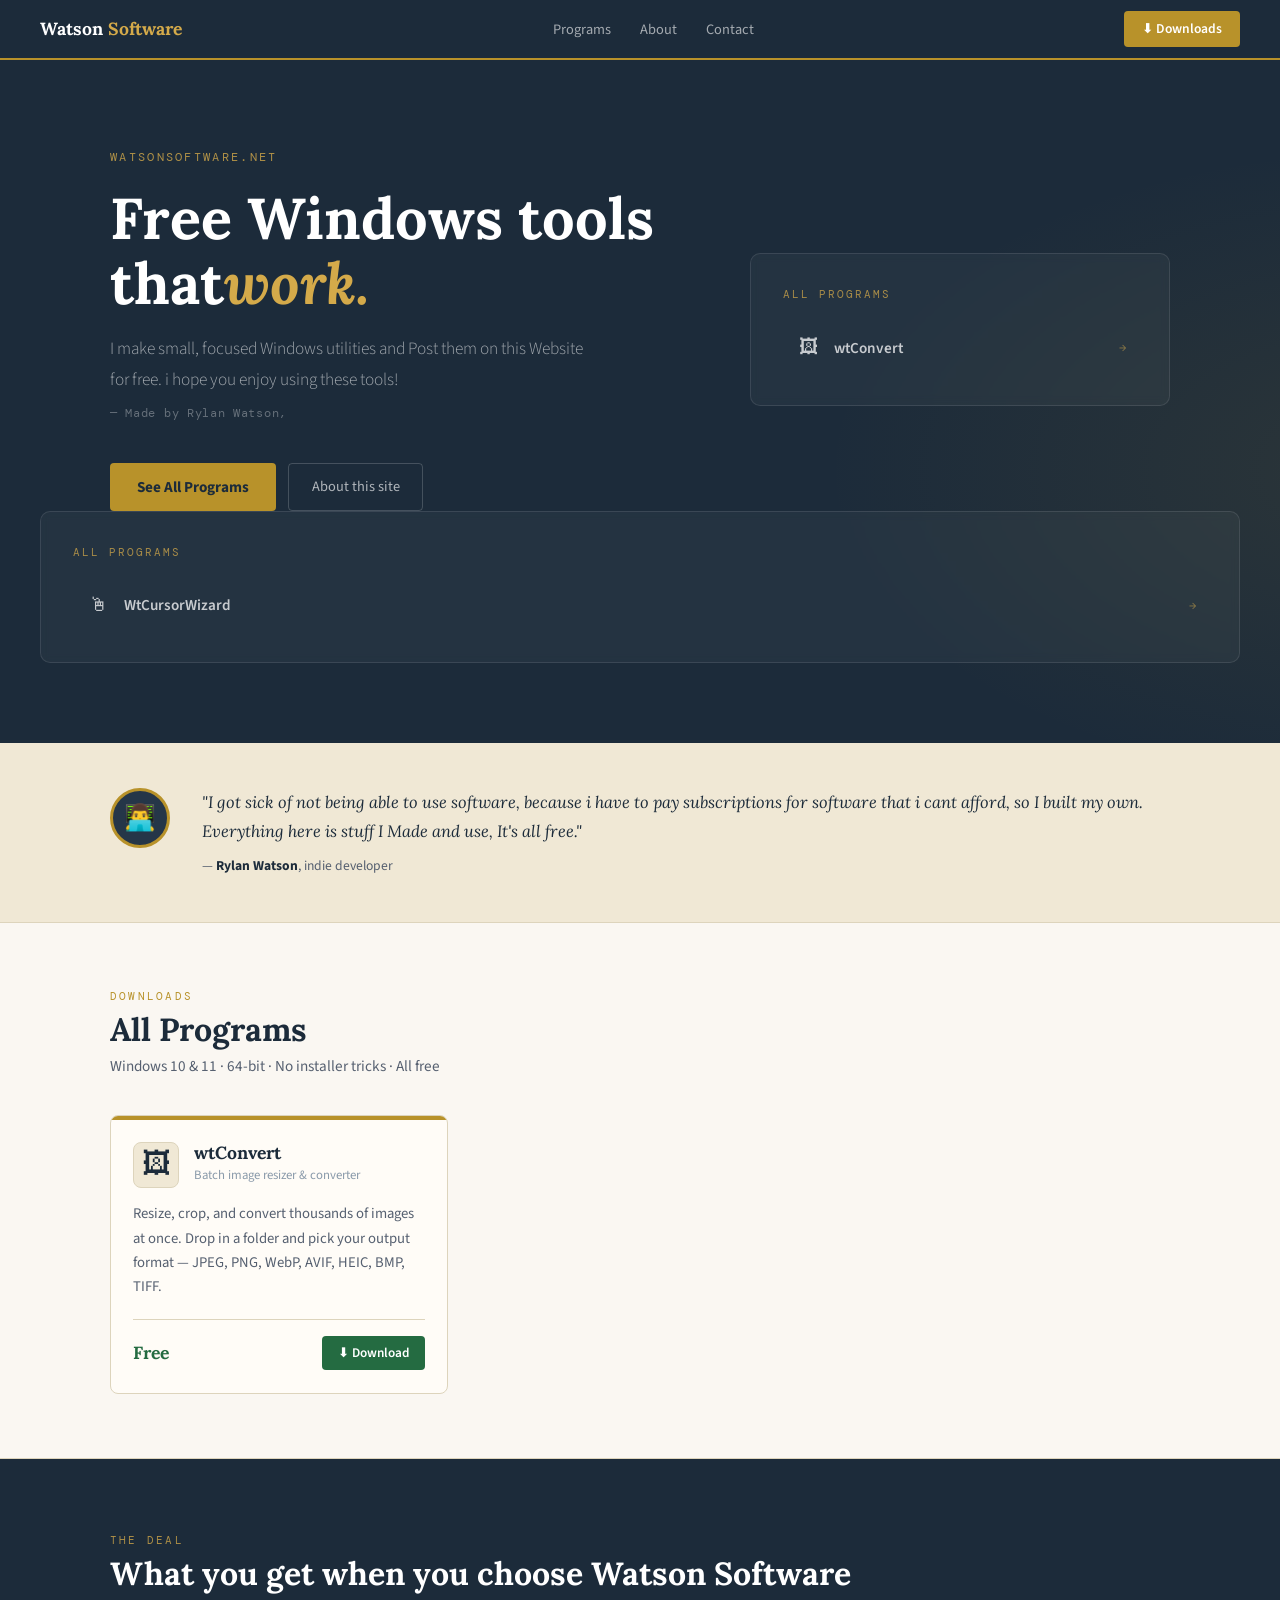
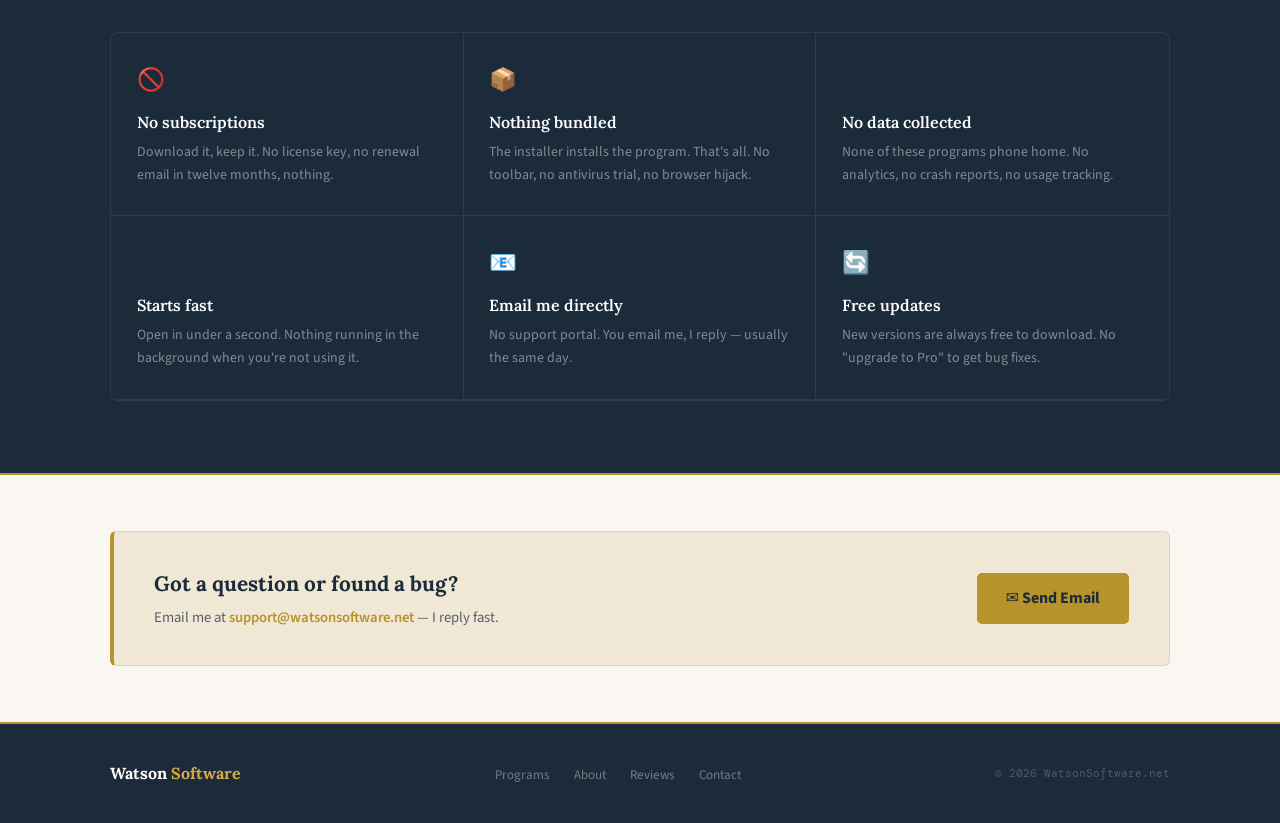
==== index.html @ 124c1e01 "Update index.html" ====
<!DOCTYPE html>
<html lang="en">
<head>
<meta charset="UTF-8"/>
<meta name="viewport" content="width=device-width, initial-scale=1.0"/>
<title>WatsonSoftware.net</title>
<link rel="preconnect" href="https://fonts.googleapis.com"/>
<link rel="preconnect" href="https://fonts.gstatic.com" crossorigin/>
<link href="https://fonts.googleapis.com/css2?family=Lora:ital,wght@0,400;0,600;0,700;1,400;1,600&family=Source+Sans+3:wght@300;400;500;600;700&family=DM+Mono:wght@400;500&display=swap" rel="stylesheet"/>
<link rel="stylesheet" href="style.css"/>
<style>
.hero {
  background: var(--navy);
  padding: 5.5rem 2.5rem 5rem;
  position: relative;
  overflow: hidden;
}
.hero::before {
  content: '';
  position: absolute;
  inset: 0;
  background: radial-gradient(ellipse 900px 500px at 110% 60%, rgba(184,146,42,0.1) 0%, transparent 65%);
  pointer-events: none;
}
.hero-inner {
  max-width: 1060px;
  margin: 0 auto;
  display: grid;
  grid-template-columns: 1fr 420px;
  gap: 4rem;
  align-items: center;
  position: relative;
}
.hero-eyebrow {
  font-family: 'DM Mono', monospace;
  font-size: 0.72rem;
  letter-spacing: 0.2em;
  text-transform: uppercase;
  color: var(--gold-lt);
  opacity: 0.8;
  margin-bottom: 1.2rem;
}
.hero h1 {
  font-family: 'Lora', serif;
  font-size: clamp(2.4rem, 4.5vw, 3.6rem);
  font-weight: 700;
  color: #fff;
  line-height: 1.12;
  margin-bottom: 1.2rem;
}
.hero h1 em {
  font-style: italic;
  color: var(--gold-lt);
}
.hero-copy {
  font-size: 1.08rem;
  color: rgba(255,255,255,0.58);
  margin-bottom: 0.6rem;
  font-weight: 300;
  line-height: 1.75;
  max-width: 480px;
}
.hero-sig {
  font-family: 'DM Mono', monospace;
  font-size: 0.72rem;
  color: rgba(255,255,255,0.32);
  letter-spacing: 0.06em;
  margin-bottom: 2.5rem;
}
.hero-btns {
  display: flex;
  gap: 0.75rem;
  flex-wrap: wrap;
}
.hero-btn-primary {
  background: var(--gold);
  color: var(--navy);
  font-weight: 700;
  font-size: 0.95rem;
  padding: 0.7rem 1.7rem;
  border-radius: 4px;
  text-decoration: none;
  transition: background .2s;
}
.hero-btn-primary:hover { background: var(--gold-lt); }
.hero-btn-ghost {
  background: transparent;
  color: rgba(255,255,255,0.65);
  font-size: 0.9rem;
  padding: 0.68rem 1.4rem;
  border-radius: 4px;
  border: 1px solid rgba(255,255,255,0.18);
  text-decoration: none;
  transition: border-color .2s, color .2s;
}
.hero-btn-ghost:hover { border-color: var(--gold-lt); color: var(--gold-lt); }

.hero-card {
  background: rgba(255,255,255,0.04);
  border: 1px solid rgba(255,255,255,0.1);
  border-radius: 10px;
  padding: 2rem;
  backdrop-filter: blur(4px);
}
.hero-card-title {
  font-family: 'DM Mono', monospace;
  font-size: 0.68rem;
  letter-spacing: 0.18em;
  text-transform: uppercase;
  color: var(--gold-lt);
  margin-bottom: 1.2rem;
  opacity: 0.75;
}
.hero-card-list {
  list-style: none;
  display: flex;
  flex-direction: column;
  gap: 0.7rem;
}
.hero-card-list li {
  display: flex;
  align-items: center;
  gap: 0.75rem;
  font-size: 0.95rem;
  color: rgba(255,255,255,0.75);
  text-decoration: none;
  padding: 0.55rem 0.7rem;
  border-radius: 6px;
  transition: background .15s;
}
.hero-card-list li:hover { background: rgba(255,255,255,0.06); }
.hero-card-list li a {
  display: flex;
  align-items: center;
  gap: 0.75rem;
  color: rgba(255,255,255,0.75);
  text-decoration: none;
  width: 100%;
  transition: color .15s;
}
.hero-card-list li:hover a { color: #fff; }
.hcl-icon { font-size: 1.2rem; width: 28px; text-align: center; }
.hcl-name { font-weight: 600; font-size: 0.95rem; flex: 1; }
.hcl-arrow { font-size: 0.75rem; color: var(--gold-lt); opacity: 0.6; }

.from-dev {
  background: var(--parch);
  border-bottom: 1px solid var(--rule);
  padding: 2.8rem 2.5rem;
}
.from-dev-inner {
  max-width: 1060px;
  margin: 0 auto;
  display: flex;
  gap: 2rem;
  align-items: flex-start;
}
.dev-avi {
  width: 60px;
  height: 60px;
  border-radius: 50%;
  background: var(--navy2);
  border: 3px solid var(--gold);
  display: flex;
  align-items: center;
  justify-content: center;
  font-size: 1.6rem;
  flex-shrink: 0;
}
.dev-quote {
  font-family: 'Lora', serif;
  font-style: italic;
  font-size: 1.03rem;
  color: var(--navy);
  line-height: 1.78;
  margin-bottom: 0.5rem;
}
.dev-by {
  font-size: 0.85rem;
  color: var(--muted);
}
.dev-by strong { color: var(--navy); }

.products-wrap {
  padding: 4rem 2.5rem;
  border-bottom: 1px solid var(--rule);
}
.pw-inner { max-width: 1060px; margin: 0 auto; }
.sec-label {
  font-family: 'DM Mono', monospace;
  font-size: 0.7rem;
  letter-spacing: 0.2em;
  text-transform: uppercase;
  color: var(--gold);
  margin-bottom: 0.4rem;
}
.sec-title {
  font-family: 'Lora', serif;
  font-size: 2rem;
  font-weight: 700;
  color: var(--navy);
  margin-bottom: 0.35rem;
  line-height: 1.15;
}
.sec-sub {
  font-size: 0.95rem;
  color: var(--muted);
  margin-bottom: 2.2rem;
}

.pgrid {
  display: grid;
  grid-template-columns: repeat(auto-fill, minmax(318px, 1fr));
  gap: 1.4rem;
}

.pcard {
  background: var(--warm);
  border: 1px solid var(--rule);
  border-radius: 8px;
  display: flex;
  flex-direction: column;
  text-decoration: none;
  color: inherit;
  transition: box-shadow .2s, transform .2s;
  overflow: hidden;
}
.pcard:hover {
  box-shadow: 0 8px 28px rgba(28,43,58,0.12);
  transform: translateY(-3px);
}
.pcard-stripe {
  height: 4px;
  background: var(--gold);
}
.pcard-body {
  padding: 1.4rem;
  flex: 1;
  display: flex;
  flex-direction: column;
}
.pcard-top {
  display: flex;
  gap: 0.9rem;
  align-items: flex-start;
  margin-bottom: 0.9rem;
}
.pcard-icon {
  font-size: 1.8rem;
  width: 46px;
  height: 46px;
  background: var(--parch);
  border: 1px solid var(--rule);
  border-radius: 8px;
  display: flex;
  align-items: center;
  justify-content: center;
  flex-shrink: 0;
}
.pcard-name {
  font-family: 'Lora', serif;
  font-size: 1.1rem;
  font-weight: 700;
  color: var(--navy);
  line-height: 1.2;
}
.pcard-type {
  font-size: 0.8rem;
  color: var(--faint);
  margin-top: 2px;
}
.pcard-desc {
  font-size: 0.92rem;
  color: var(--muted);
  line-height: 1.65;
  flex: 1;
  margin-bottom: 1.2rem;
}
.pcard-foot {
  display: flex;
  align-items: center;
  justify-content: space-between;
  padding-top: 1rem;
  border-top: 1px solid var(--rule);
}
.pcard-free {
  font-family: 'Lora', serif;
  font-size: 1.1rem;
  font-weight: 700;
  color: var(--green);
}
.pcard-dl {
  background: var(--green);
  color: #fff;
  font-size: 0.83rem;
  font-weight: 600;
  padding: 0.4rem 1rem;
  border-radius: 4px;
  text-decoration: none;
  transition: background .15s;
  display: flex;
  align-items: center;
  gap: 5px;
}
.pcard-dl:hover { background: #2e8a54; }

.why-wrap {
  background: var(--navy);
  padding: 4.5rem 2.5rem;
  border-bottom: 2px solid var(--gold);
}
.why-inner { max-width: 1060px; margin: 0 auto; }
.why-wrap .sec-label { color: rgba(212,170,74,0.8); }
.why-wrap .sec-title { color: #fff; margin-bottom: 2.5rem; }

.why-grid {
  display: grid;
  grid-template-columns: repeat(3, 1fr);
  border: 1px solid rgba(255,255,255,0.08);
  border-radius: 8px;
  overflow: hidden;
}
.why-item {
  padding: 1.8rem 1.6rem;
  border-right: 1px solid rgba(255,255,255,0.08);
  border-bottom: 1px solid rgba(255,255,255,0.08);
}
.why-item:nth-child(3n) { border-right: none; }
.why-em { font-size: 1.4rem; margin-bottom: 0.6rem; }
.why-name {
  font-family: 'Lora', serif;
  font-size: 1rem;
  font-weight: 600;
  color: #fff;
  margin-bottom: 0.35rem;
}
.why-txt { font-size: 0.87rem; color: rgba(255,255,255,0.45); line-height: 1.65; }

.reviews-wrap {
  padding: 4rem 2.5rem;
  background: var(--warm);
  border-bottom: 1px solid var(--rule);
}
.reviews-inner { max-width: 1060px; margin: 0 auto; }
.reviews-grid {
  display: grid;
  grid-template-columns: repeat(auto-fit, minmax(280px, 1fr));
  gap: 1.25rem;
  margin-top: 2.2rem;
}
.rcard {
  background: var(--cream);
  border: 1px solid var(--rule);
  border-radius: 8px;
  padding: 1.6rem;
}
.rcard-stars { color: var(--gold); font-size: 0.85rem; letter-spacing: 2px; margin-bottom: 0.75rem; }
.rcard-text {
  font-family: 'Lora', serif;
  font-style: italic;
  font-size: 0.97rem;
  color: var(--navy);
  line-height: 1.78;
  margin-bottom: 1.1rem;
}
.rcard-who { font-size: 0.83rem; color: var(--muted); }
.rcard-who strong { display: block; color: var(--navy); font-weight: 600; }

.contact-wrap {
  padding: 3.5rem 2.5rem;
}
.contact-inner {
  max-width: 1060px;
  margin: 0 auto;
}
.contact-box {
  background: var(--parch);
  border: 1px solid var(--rule);
  border-left: 4px solid var(--gold);
  border-radius: 6px;
  padding: 2.2rem 2.5rem;
  display: flex;
  align-items: center;
  justify-content: space-between;
  gap: 2rem;
  flex-wrap: wrap;
}
.contact-box h3 {
  font-family: 'Lora', serif;
  font-size: 1.3rem;
  color: var(--navy);
  margin-bottom: 0.3rem;
}
.contact-box p { font-size: 0.92rem; color: var(--muted); }
.contact-box p a { color: var(--gold); font-weight: 600; text-decoration: none; }
.contact-box p a:hover { text-decoration: underline; }

@media (max-width: 900px) {
  .hero-inner { grid-template-columns: 1fr; }
  .hero-card { display: none; }
  .why-grid { grid-template-columns: 1fr 1fr; }
  .why-item:nth-child(3n) { border-right: 1px solid rgba(255,255,255,0.08); }
  .why-item:nth-child(2n) { border-right: none; }
}
@media (max-width: 600px) {
  .hero { padding: 3.5rem 1.5rem 3rem; }
  .from-dev-inner { flex-direction: column; gap: 1rem; }
  .why-grid { grid-template-columns: 1fr; }
  .why-item { border-right: none !important; }
  .contact-box { flex-direction: column; }
}
</style>
</head>
<body>

<nav>
  <a class="nav-logo" href="index.html">Watson <span>Software</span></a>
  <ul class="nav-links">
    <li><a href="#products">Programs</a></li>
    <li><a href="#about">About</a></li>
    <li><a href="#contact">Contact</a></li>
  </ul>
  <a href="#products" class="nav-dl">⬇ Downloads</a>
</nav>

<section class="hero">
  <div class="hero-inner">
    <div>
      <p class="hero-eyebrow">WatsonSoftware.net</p>
      <h1>Free Windows tools<br>that<em>work.</em></h1>
      <p class="hero-copy">I make small, focused Windows utilities and Post them on this Website for free. i hope you enjoy using these tools!</p>
      <p class="hero-sig">— Made by Rylan Watson,</p>
      <div class="hero-btns">
        <a href="#products" class="hero-btn-primary">See All Programs</a>
        <a href="#about" class="hero-btn-ghost">About this site</a>
      </div>
    </div>
    <div class="hero-card">
      <p class="hero-card-title">All Programs</p>
      <ul class="hero-card-list">
        <li><a href="wtconvert.html"><span class="hcl-icon">🖼</span><span class="hcl-name">wtConvert</span><span class="hcl-arrow">→</span></a></li>   
    </div>
  </div>
	      </div>
    </div>
    <div class="hero-card">
      <p class="hero-card-title">All Programs</p>
      <ul class="hero-card-list">
        <li><a href="WtCursorWizard.html"><span class="hcl-icon">🖱</span><span class="hcl-name">WtCursorWizard</span><span class="hcl-arrow">→</span></a></li>   
    </div>
  </div>
</section>

<div class="from-dev">
  <div class="from-dev-inner">
    <div class="dev-avi">👨‍💻</div>
    <div>
      <p class="dev-quote">"I got sick of not being able to use software, because i have to pay subscriptions for software that i cant afford, so I built my own. Everything here is stuff I Made and use, It's all free."</p>
      <p class="dev-by">— <strong>Rylan Watson</strong>, indie developer</p>
    </div>
  </div>
</div>

<section class="products-wrap" id="products">
  <div class="pw-inner">
    <p class="sec-label">Downloads</p>
    <h2 class="sec-title">All Programs</h2>
    <p class="sec-sub">Windows 10 &amp; 11 · 64-bit · No installer tricks · All free</p>
    <div class="pgrid">
	
      <a class="pcard" href="wtconvert.html">
        <div class="pcard-stripe"></div>
        <div class="pcard-body">
          <div class="pcard-top">
            <div class="pcard-icon">🖼</div>
            <div>
              <div class="pcard-name">wtConvert</div>
              <div class="pcard-type">Batch image resizer &amp; converter</div>
            </div>
          </div>
          <p class="pcard-desc">Resize, crop, and convert thousands of images at once. Drop in a folder and pick your output format — JPEG, PNG, WebP, AVIF, HEIC, BMP, TIFF.</p>
          <div class="pcard-foot">
            <span class="pcard-free">Free</span>
            <span class="pcard-dl">⬇ Download</span>
          </div>
        </div>
      </a>
    </div>
  </div>
</section>

<section class="why-wrap" id="about">
  <div class="why-inner">
    <p class="sec-label">The deal</p>
    <h2 class="sec-title" style="color:#fff;">What you get when you choose Watson Software</h2>
    <div class="why-grid">
      <div class="why-item fade">
        <div class="why-em">🚫</div>
        <div class="why-name">No subscriptions</div>
        <p class="why-txt">Download it, keep it. No license key, no renewal email in twelve months, nothing.</p>
      </div>
      <div class="why-item fade">
        <div class="why-em">📦</div>
        <div class="why-name">Nothing bundled</div>
        <p class="why-txt">The installer installs the program. That's all. No toolbar, no antivirus trial, no browser hijack.</p>
      </div>
      <div class="why-item fade">
        <div class="why-em">🔒</div>
        <div class="why-name">No data collected</div>
        <p class="why-txt">None of these programs phone home. No analytics, no crash reports, no usage tracking.</p>
      </div>
      <div class="why-item fade">
        <div class="why-em">⚡</div>
        <div class="why-name">Starts fast</div>
        <p class="why-txt">Open in under a second. Nothing running in the background when you're not using it.</p>
      </div>
      <div class="why-item fade">
        <div class="why-em">📧</div>
        <div class="why-name">Email me directly</div>
        <p class="why-txt">No support portal. You email me, I reply — usually the same day.</p>
      </div>
      <div class="why-item fade">
        <div class="why-em">🔄</div>
        <div class="why-name">Free updates</div>
        <p class="why-txt">New versions are always free to download. No "upgrade to Pro" to get bug fixes.</p>
      </div>
    </div>
  </div>
</section>

<section class="contact-wrap" id="contact">
  <div class="contact-inner">
    <div class="contact-box">
      <div>
        <h3>Got a question or found a bug?</h3>
        <p>Email me at <a href="mailto:support@watsonsoftware.net">support@watsonsoftware.net</a> — I reply fast.</p>
      </div>
      <a href="mailto:support@watsonsoftware.net" class="btn-dl" style="background:var(--gold);color:var(--navy);">✉ Send Email</a>
    </div>
  </div>
</section>

<footer>
  <div class="footer-inner">
    <div class="footer-brand">Watson <span>Software</span></div>
    <ul class="footer-links">
      <li><a href="#products">Programs</a></li>
      <li><a href="#about">About</a></li>
      <li><a href="#reviews">Reviews</a></li>
      <li><a href="mailto:support@watsonsoftware.net">Contact</a></li>
    </ul>
    <div class="footer-copy">© 2026 WatsonSoftware.net</div>
  </div>
</footer>

<script>
const obs = new IntersectionObserver(entries => {
  entries.forEach(e => { if (e.isIntersecting) { e.target.classList.add('in'); obs.unobserve(e.target); } });
}, { threshold: 0.1 });
document.querySelectorAll('.fade').forEach(el => obs.observe(el));
</script>
</body>
</html>
---- style.css ----
*, *::before, *::after { box-sizing: border-box; margin: 0; padding: 0; }

:root {
  --navy:    #1c2b3a;
  --navy2:   #253648;
  --navy3:   #2e4460;
  --gold:    #b8922a;
  --gold-lt: #d4aa4a;
  --gold-pale: #f5edd5;
  --cream:   #faf7f2;
  --parch:   #f0e8d5;
  --warm:    #fffcf7;
  --text:    #1c2b3a;
  --muted:   #566070;
  --faint:   #8a9aaa;
  --rule:    #ddd4bc;
  --green:   #246b41;
}

html { scroll-behavior: smooth; }

body {
  font-family: 'Source Sans 3', system-ui, sans-serif;
  background: var(--cream);
  color: var(--text);
  font-size: 17px;
  line-height: 1.65;
}

a { color: inherit; }

nav {
  background: var(--navy);
  border-bottom: 2px solid var(--gold);
  display: flex;
  align-items: center;
  justify-content: space-between;
  padding: 0 2.5rem;
  height: 60px;
  position: sticky;
  top: 0;
  z-index: 100;
}

.nav-logo {
  font-family: 'Lora', serif;
  font-size: 1.1rem;
  font-weight: 700;
  color: #fff;
  text-decoration: none;
}
.nav-logo span { color: var(--gold-lt); }

.nav-links {
  list-style: none;
  display: flex;
  gap: 1.8rem;
}
.nav-links a {
  color: rgba(255,255,255,0.6);
  text-decoration: none;
  font-size: 0.9rem;
  transition: color .2s;
}
.nav-links a:hover { color: var(--gold-lt); }

.nav-dl {
  background: var(--gold);
  color: #fff;
  font-size: 0.85rem;
  font-weight: 600;
  padding: 0.42rem 1.1rem;
  border-radius: 4px;
  text-decoration: none;
  transition: background .2s;
}
.nav-dl:hover { background: var(--gold-lt); }

footer {
  background: var(--navy);
  border-top: 2px solid var(--gold);
  padding: 2.2rem 2.5rem;
}
.footer-inner {
  max-width: 1060px;
  margin: 0 auto;
  display: flex;
  align-items: center;
  justify-content: space-between;
  flex-wrap: wrap;
  gap: 1rem;
}
.footer-brand {
  font-family: 'Lora', serif;
  font-weight: 700;
  color: #fff;
  font-size: 1rem;
}
.footer-brand span { color: var(--gold-lt); }
.footer-links {
  list-style: none;
  display: flex;
  gap: 1.5rem;
  flex-wrap: wrap;
}
.footer-links a {
  font-size: 0.82rem;
  color: rgba(255,255,255,0.38);
  text-decoration: none;
  transition: color .15s;
}
.footer-links a:hover { color: var(--gold-lt); }
.footer-copy {
  font-family: 'DM Mono', monospace;
  font-size: 0.66rem;
  color: rgba(255,255,255,0.22);
}

.btn-dl {
  display: inline-flex;
  align-items: center;
  gap: 8px;
  background: var(--green);
  color: #fff;
  font-size: 1rem;
  font-weight: 700;
  padding: 0.75rem 1.8rem;
  border-radius: 5px;
  text-decoration: none;
  transition: background .2s, transform .15s;
  border: none;
  cursor: pointer;
}
.btn-dl:hover { background: #2e8a54; transform: translateY(-1px); }

.btn-secondary {
  display: inline-flex;
  align-items: center;
  gap: 6px;
  background: transparent;
  color: var(--navy);
  font-size: 0.9rem;
  font-weight: 600;
  padding: 0.62rem 1.3rem;
  border-radius: 5px;
  text-decoration: none;
  border: 1.5px solid var(--rule);
  transition: border-color .2s, color .2s;
  cursor: pointer;
}
.btn-secondary:hover { border-color: var(--navy); }

.fade { opacity: 0; transform: translateY(16px); transition: opacity .5s ease, transform .5s ease; }
.fade.in { opacity: 1; transform: none; }

@media (max-width: 700px) {
  nav { padding: 0 1.2rem; }
  .nav-links { display: none; }
  .footer-inner { flex-direction: column; text-align: center; }
  .footer-links { justify-content: center; }
}
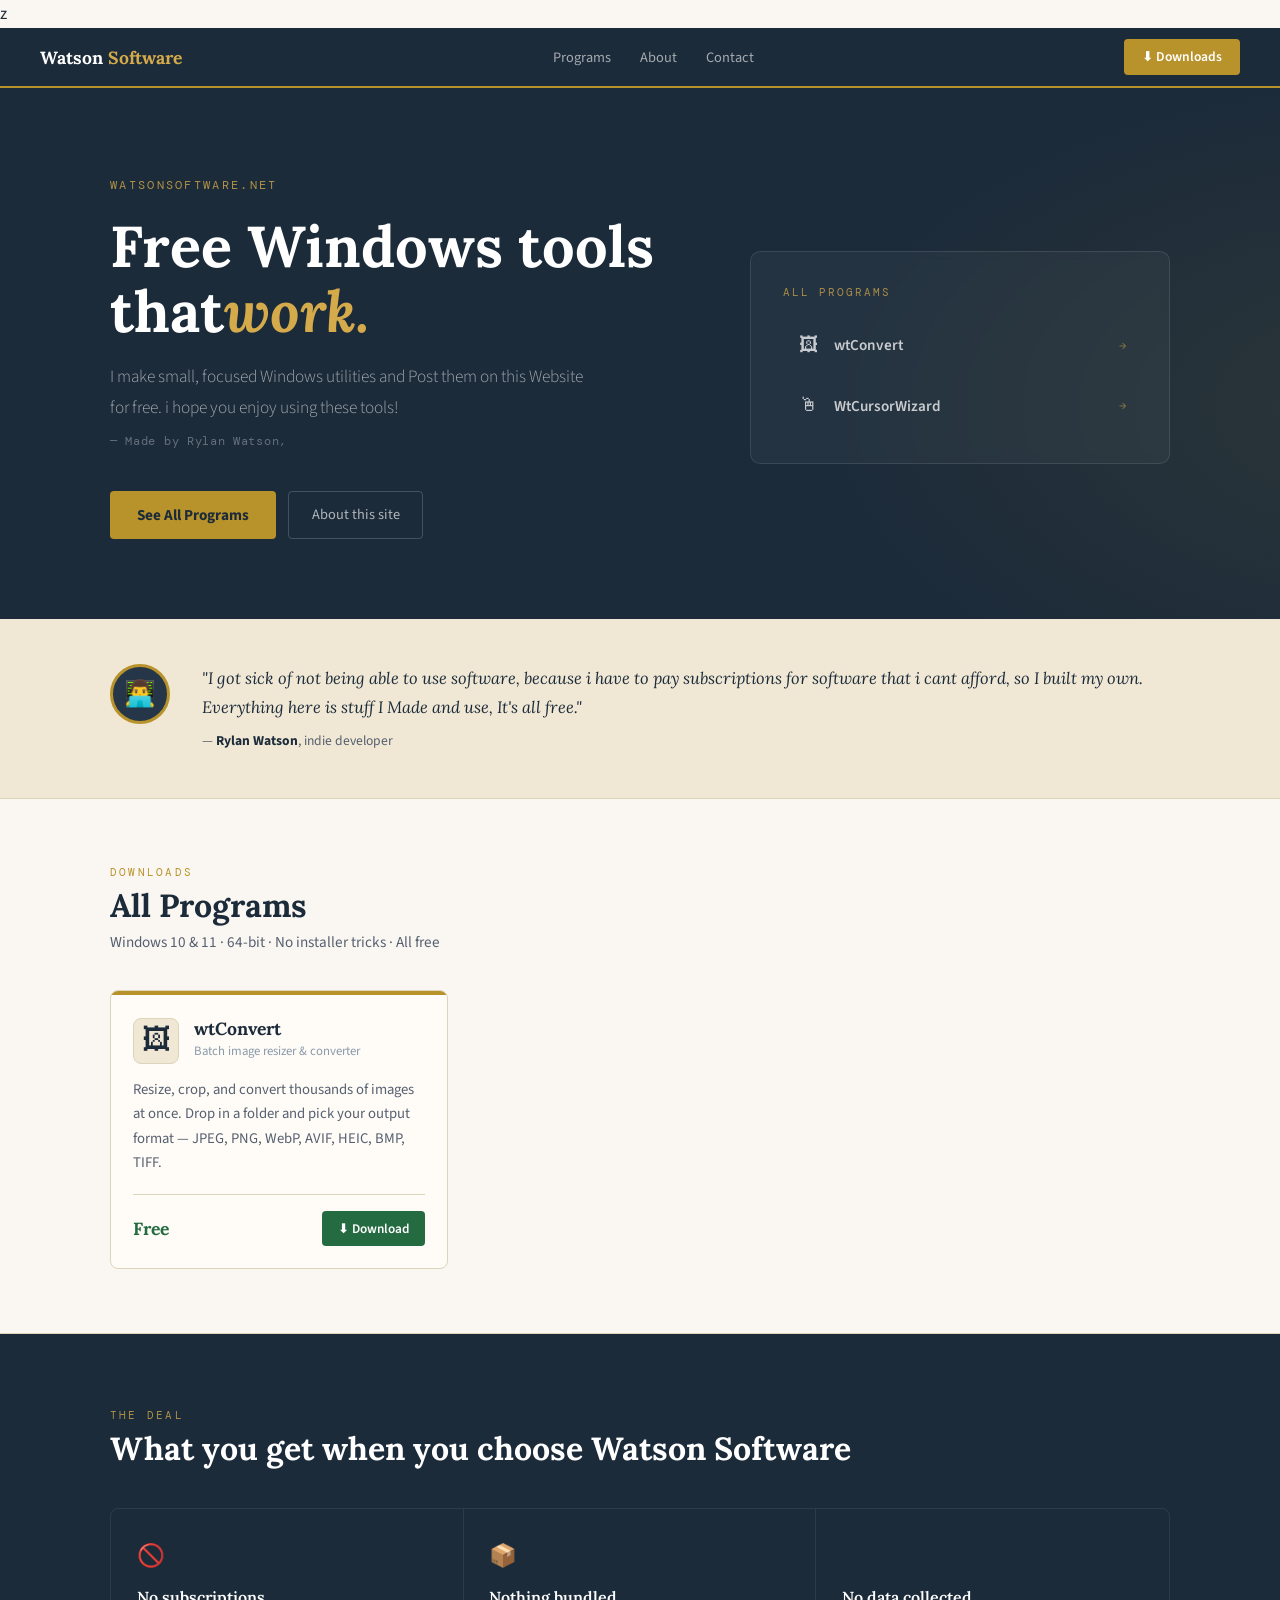
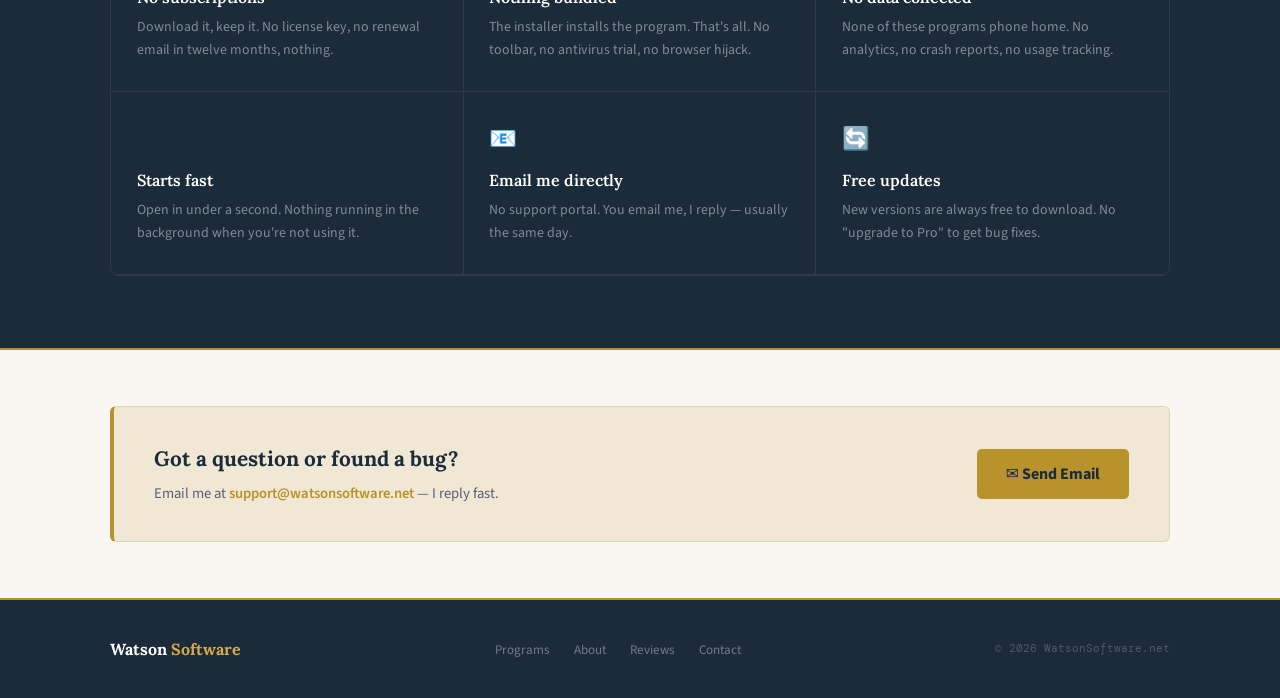
==== commit 19a85e88: "Update index.html" ====
--- a/index.html
+++ b/index.html
@@ -1,4 +1,4 @@
-<!DOCTYPE html>
+z<!DOCTYPE html>
 <html lang="en">
 <head>
 <meta charset="UTF-8"/>
@@ -439,14 +439,7 @@
       <p class="hero-card-title">All Programs</p>
       <ul class="hero-card-list">
         <li><a href="wtconvert.html"><span class="hcl-icon">🖼</span><span class="hcl-name">wtConvert</span><span class="hcl-arrow">→</span></a></li>   
-    </div>
-  </div>
-	      </div>
-    </div>
-    <div class="hero-card">
-      <p class="hero-card-title">All Programs</p>
-      <ul class="hero-card-list">
-        <li><a href="WtCursorWizard.html"><span class="hcl-icon">🖱</span><span class="hcl-name">WtCursorWizard</span><span class="hcl-arrow">→</span></a></li>   
+		<li><a href="WtCursorWizard.html"><span class="hcl-icon">🖱</span><span class="hcl-name">WtCursorWizard</span><span class="hcl-arrow">→</span></a></li>
     </div>
   </div>
 </section>
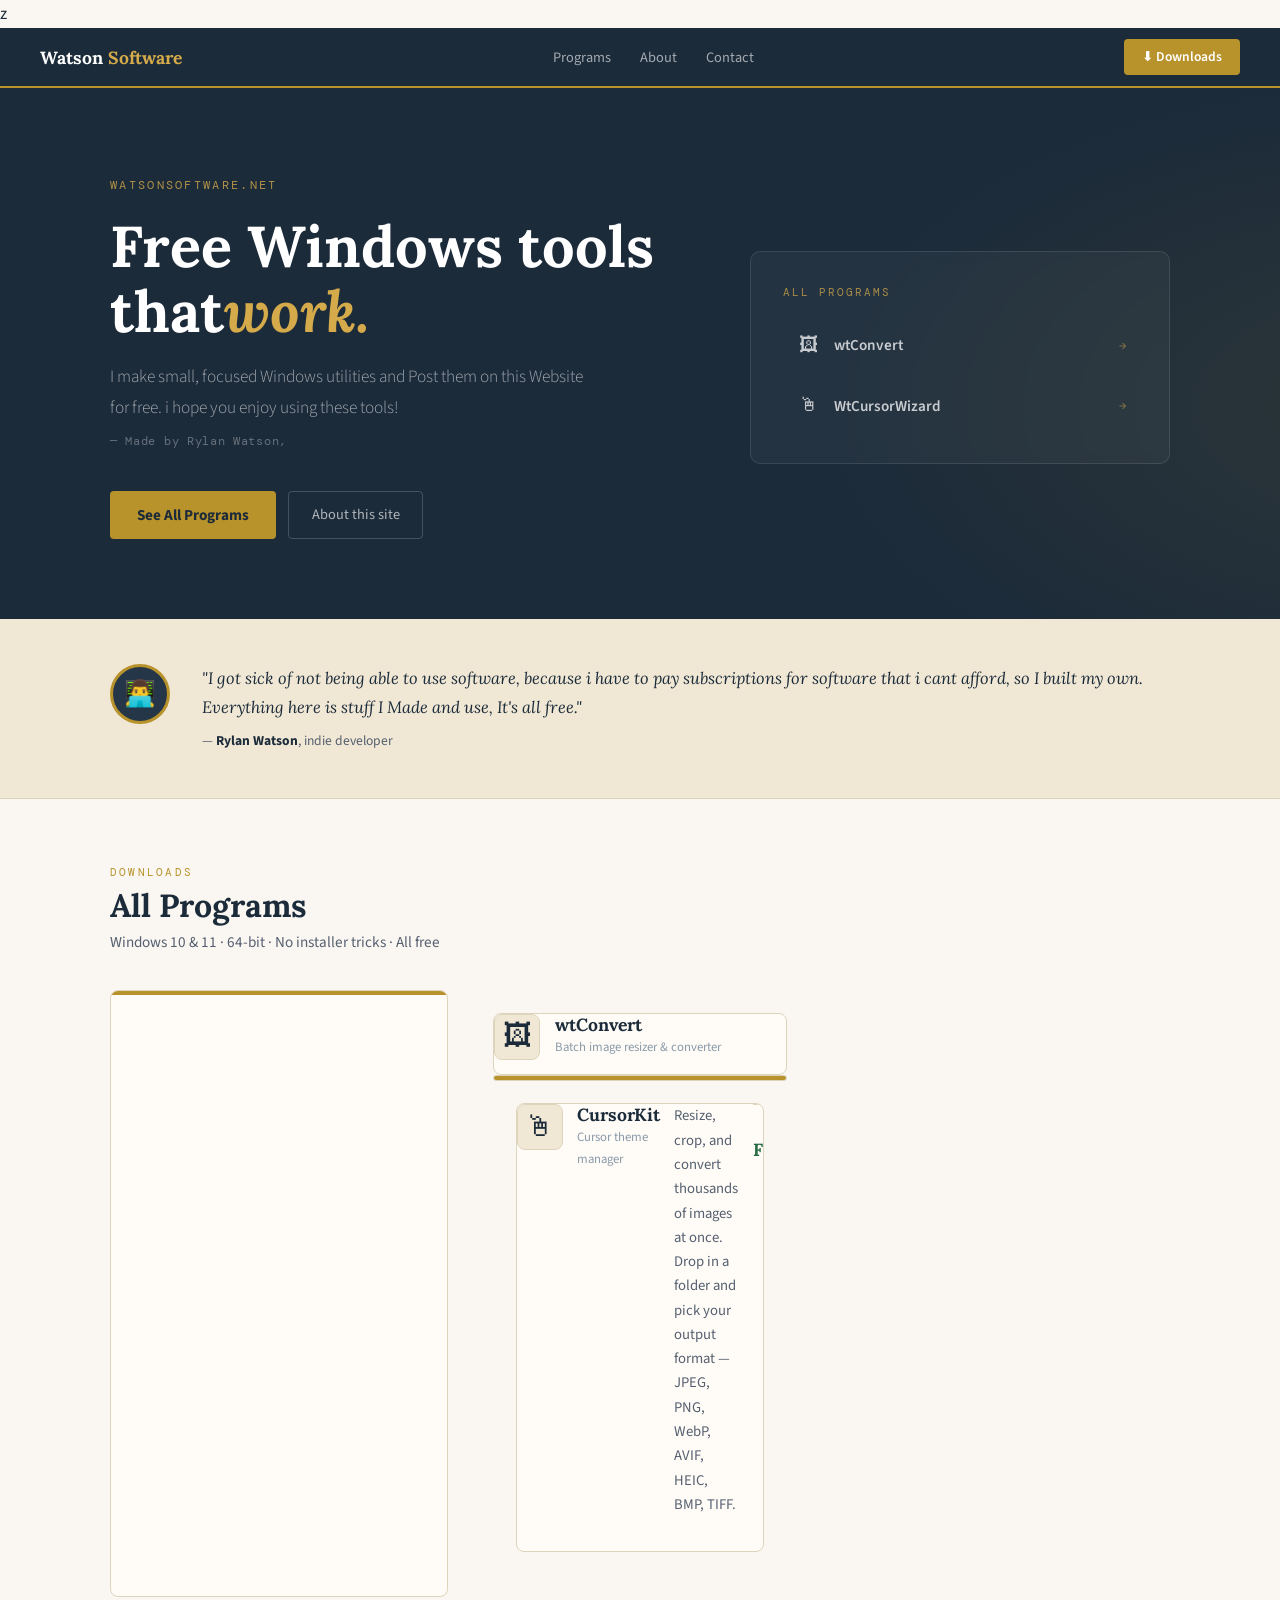
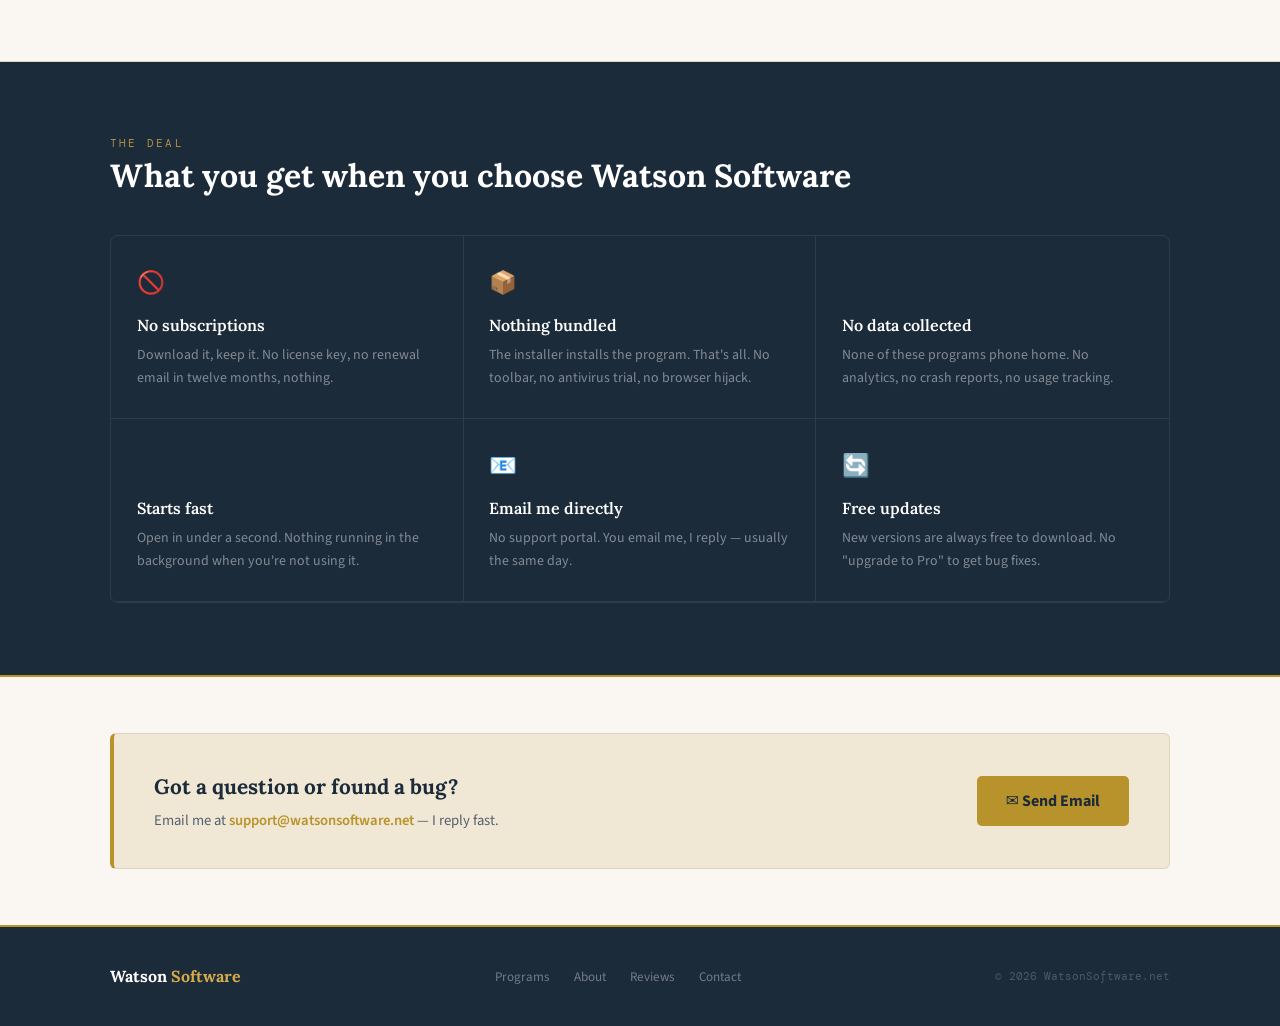
==== commit 6386dfe3: "Update index.html" ====
--- a/index.html
+++ b/index.html
@@ -471,6 +471,15 @@
               <div class="pcard-type">Batch image resizer &amp; converter</div>
             </div>
           </div>
+			<a class="pcard" href="cursorkit.html">
+        <div class="pcard-stripe"></div>
+        <div class="pcard-body">
+          <div class="pcard-top">
+            <div class="pcard-icon">🖱</div>
+            <div>
+              <div class="pcard-name">CursorKit</div>
+              <div class="pcard-type">Cursor theme manager</div>
+            </div>
           <p class="pcard-desc">Resize, crop, and convert thousands of images at once. Drop in a folder and pick your output format — JPEG, PNG, WebP, AVIF, HEIC, BMP, TIFF.</p>
           <div class="pcard-foot">
             <span class="pcard-free">Free</span>
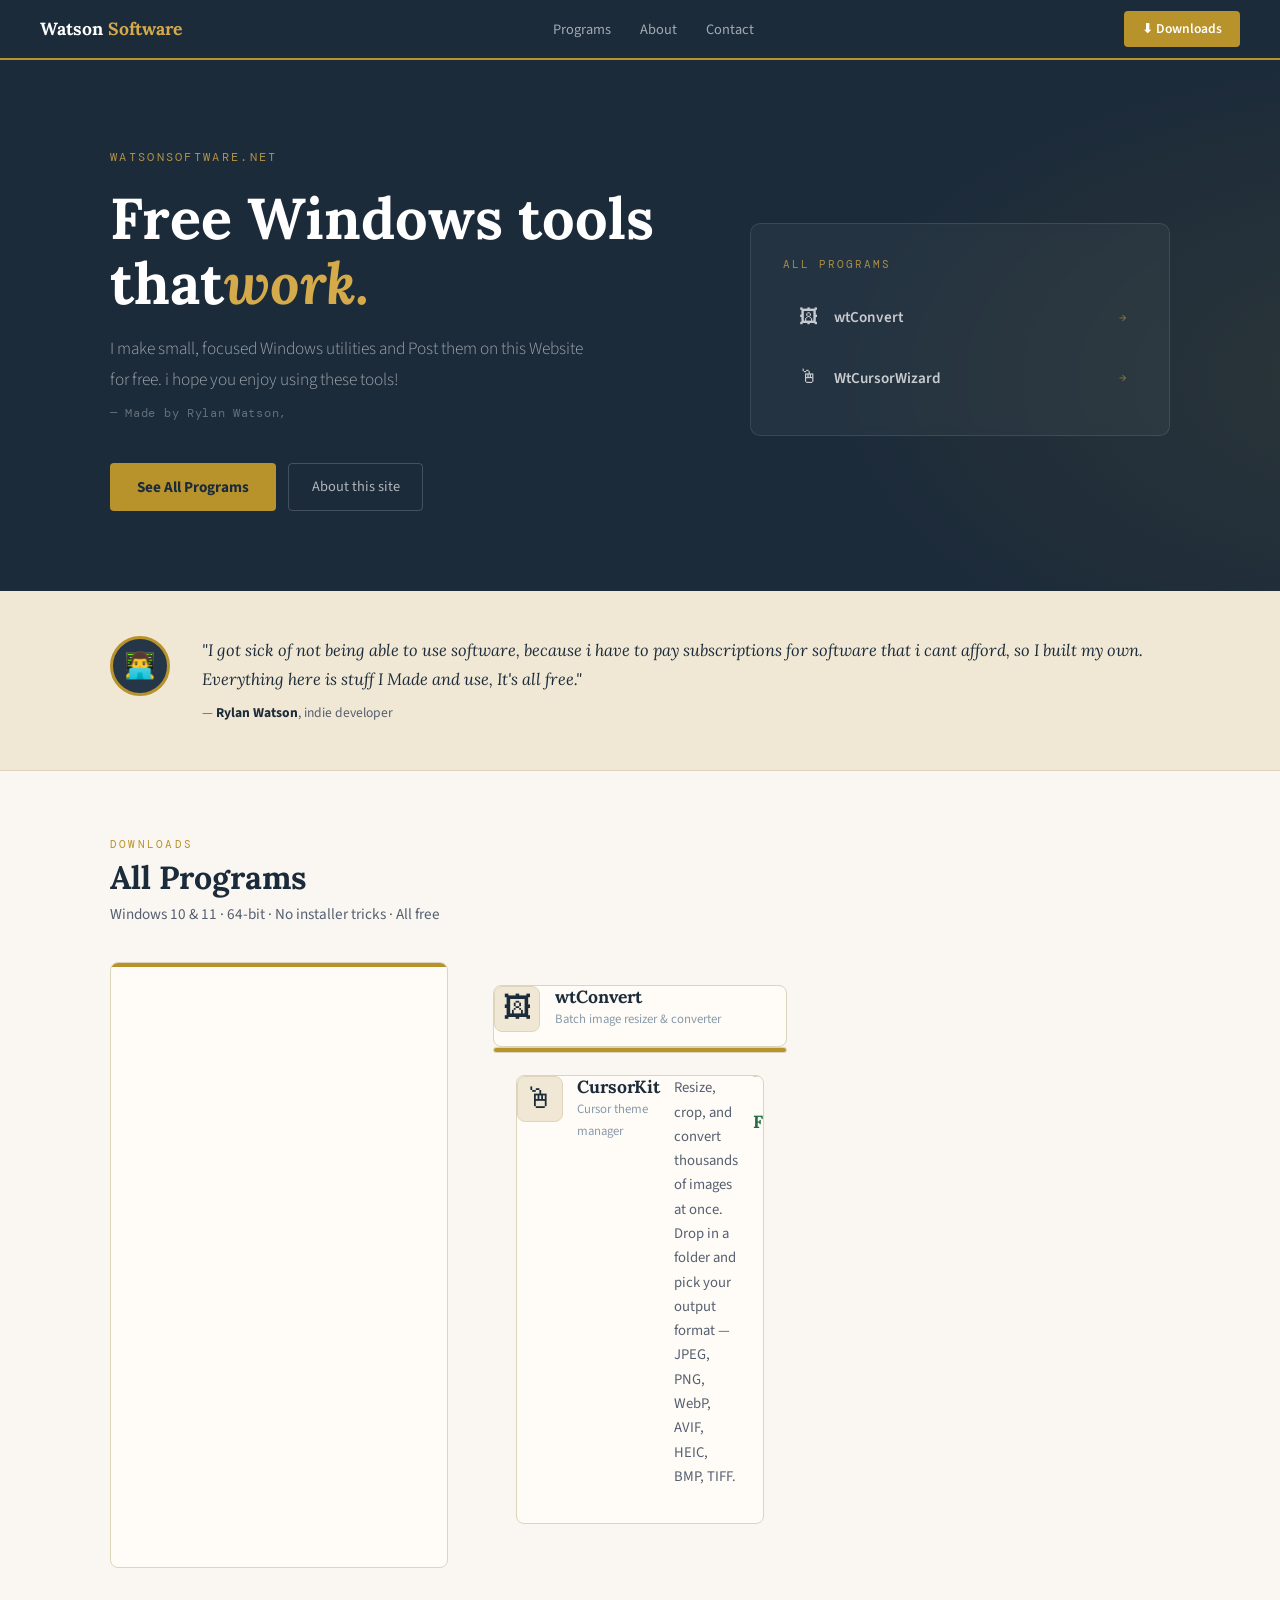
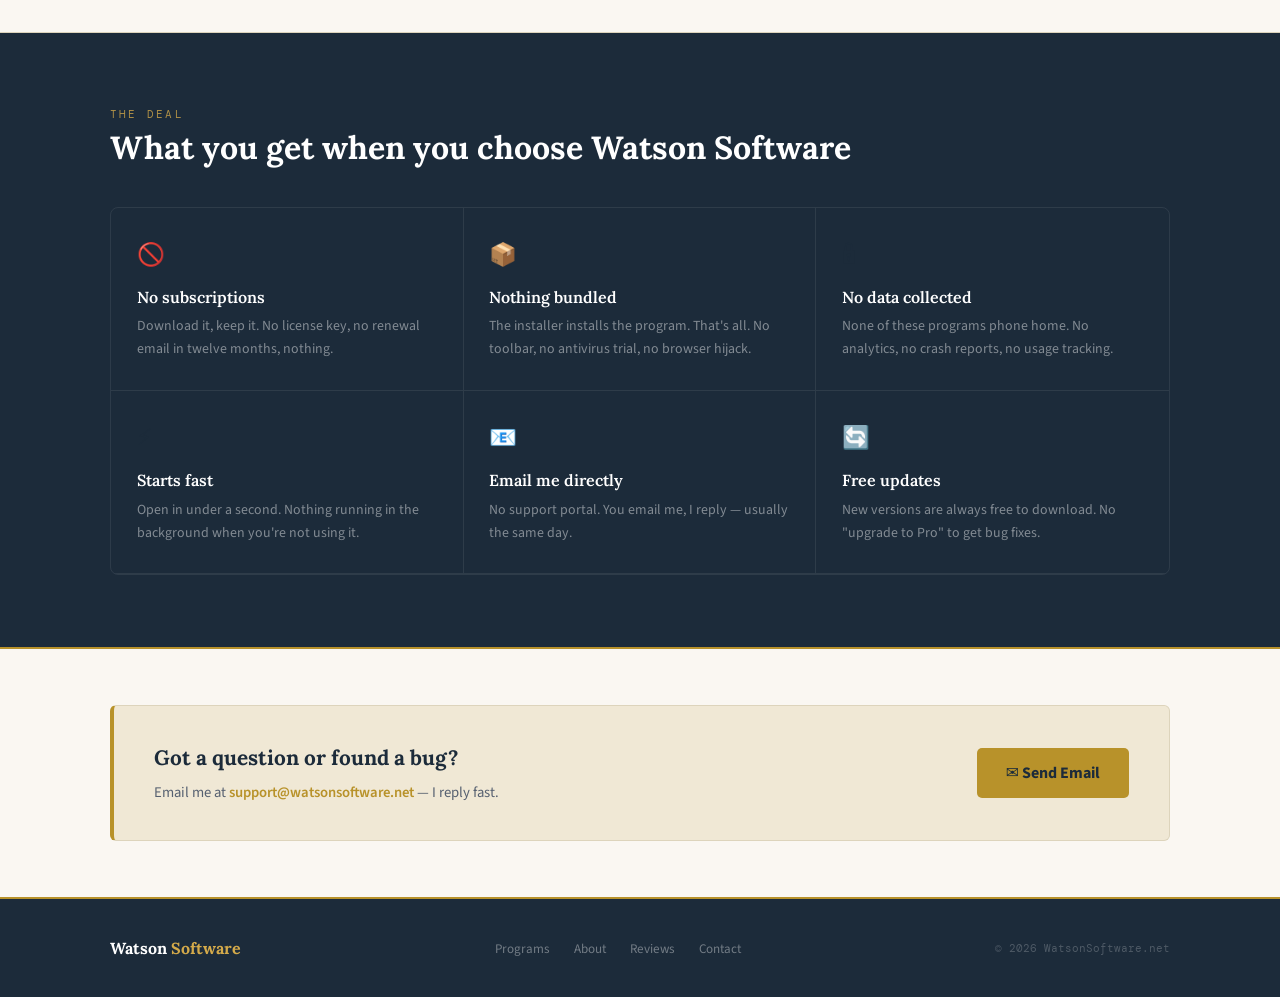
==== commit 6a220e5a: "Update index.html" ====
--- a/index.html
+++ b/index.html
@@ -1,4 +1,4 @@
-z<!DOCTYPE html>
+<!DOCTYPE html>
 <html lang="en">
 <head>
 <meta charset="UTF-8"/>
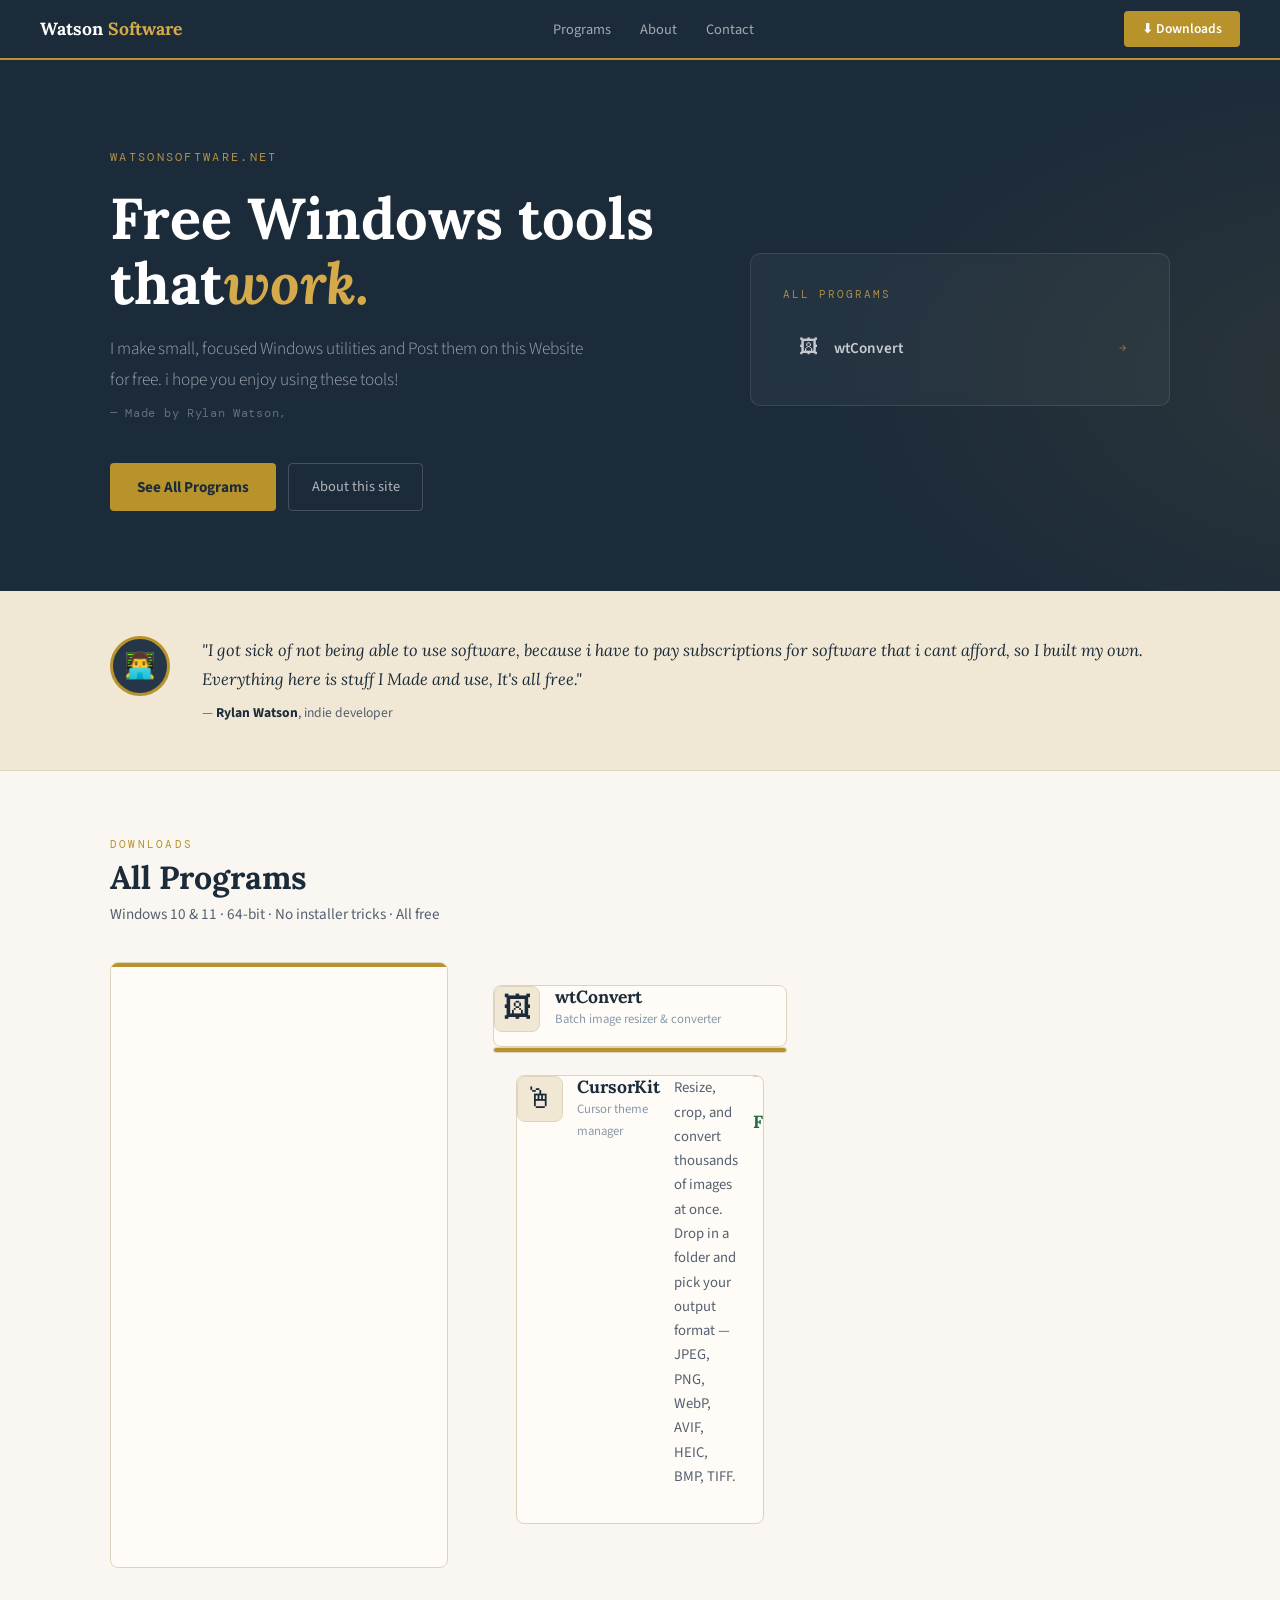
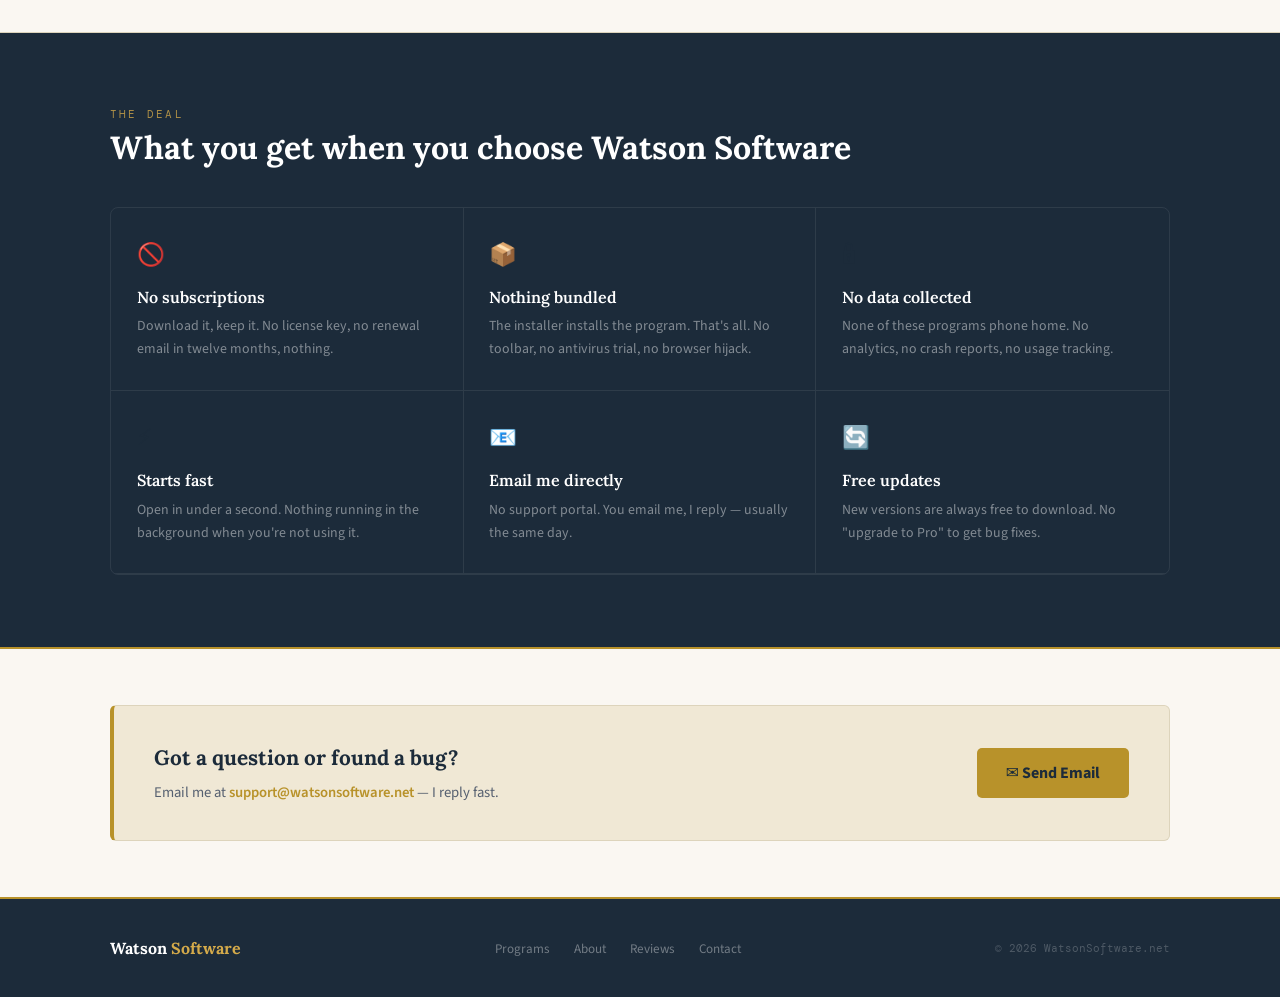
==== commit 81dd6dc3: "Update index.html" ====
--- a/index.html
+++ b/index.html
@@ -439,7 +439,6 @@
       <p class="hero-card-title">All Programs</p>
       <ul class="hero-card-list">
         <li><a href="wtconvert.html"><span class="hcl-icon">🖼</span><span class="hcl-name">wtConvert</span><span class="hcl-arrow">→</span></a></li>   
-		<li><a href="WtCursorWizard.html"><span class="hcl-icon">🖱</span><span class="hcl-name">WtCursorWizard</span><span class="hcl-arrow">→</span></a></li>
     </div>
   </div>
 </section>
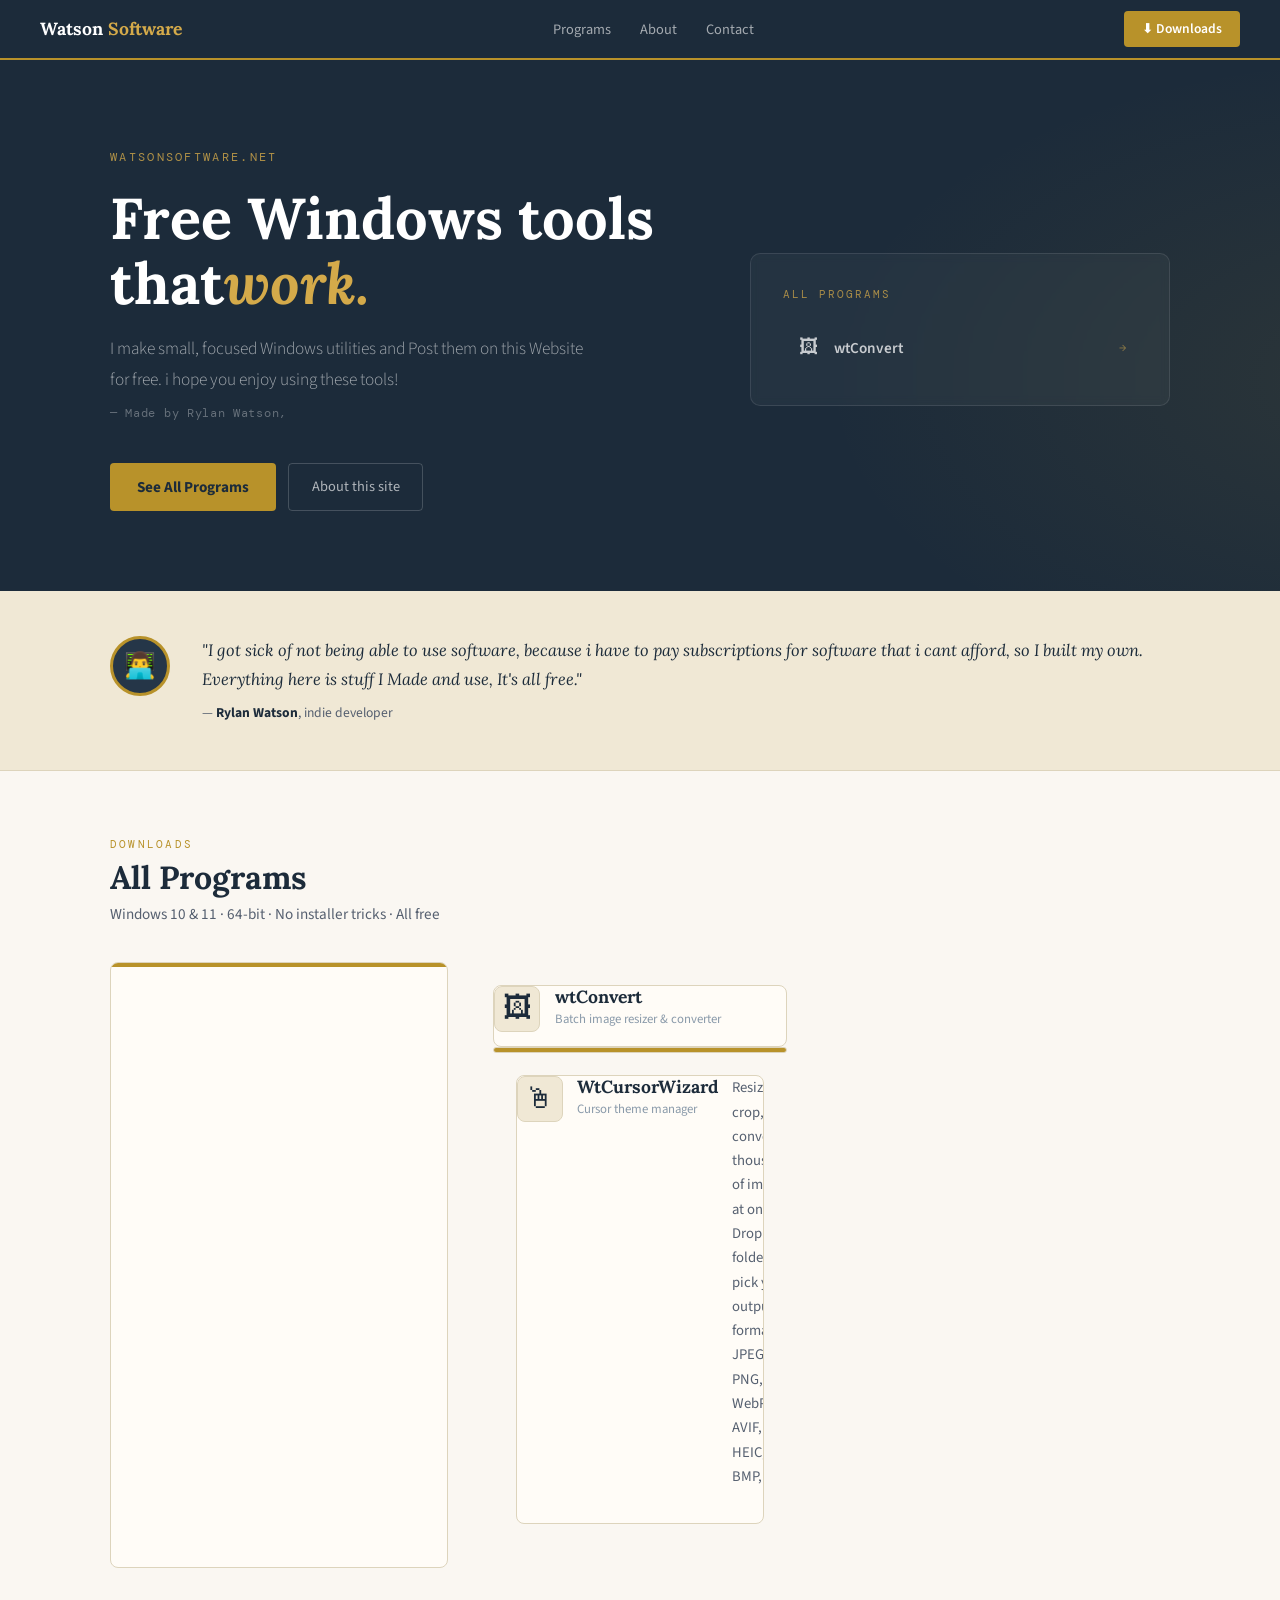
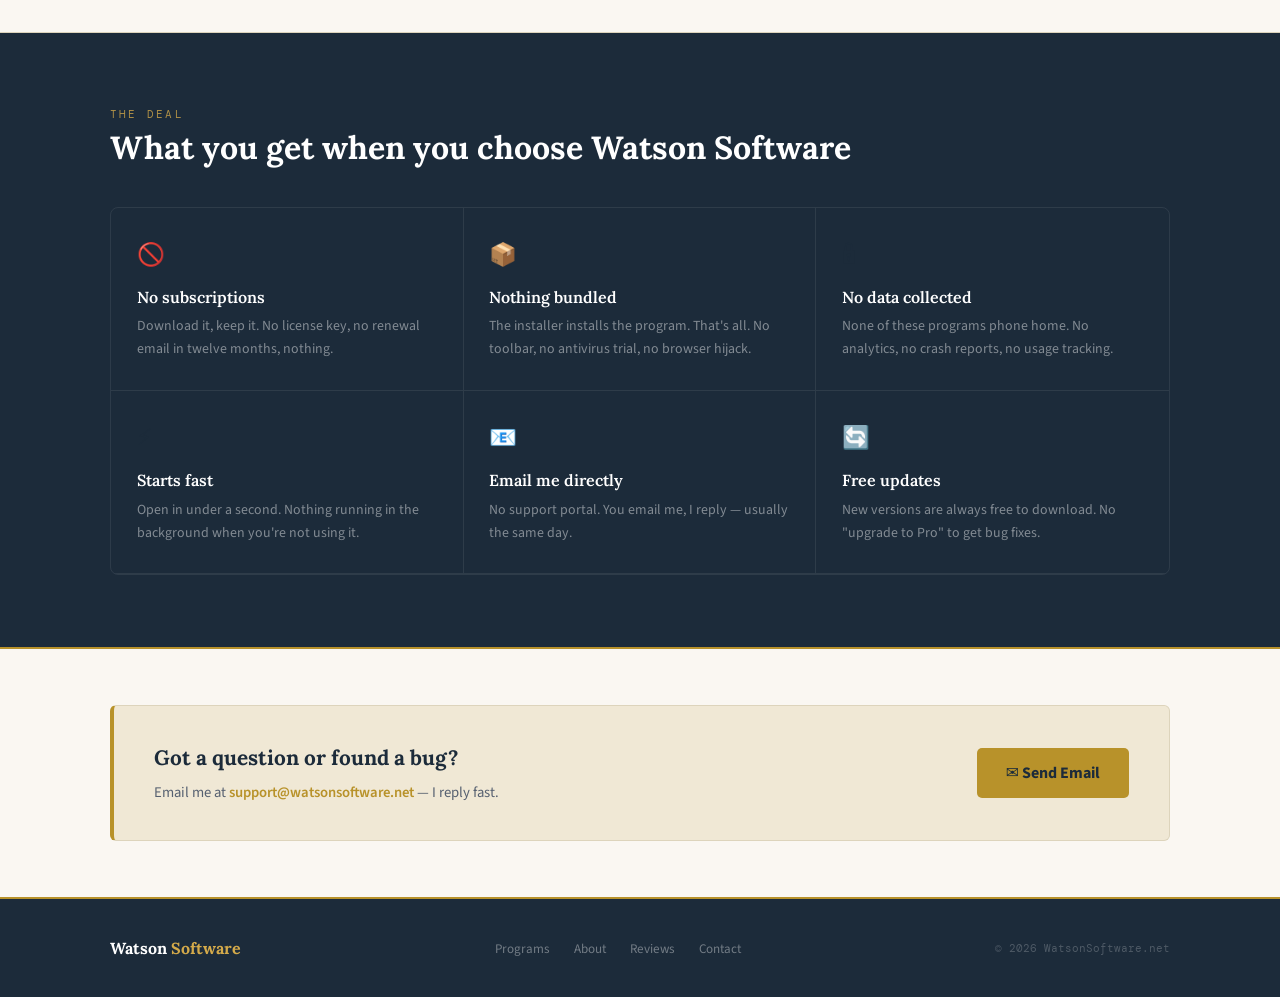
==== commit 81908db2: "Update index.html" ====
--- a/index.html
+++ b/index.html
@@ -470,13 +470,13 @@
               <div class="pcard-type">Batch image resizer &amp; converter</div>
             </div>
           </div>
-			<a class="pcard" href="cursorkit.html">
+			<a class="pcard" href="WtCursorWizard.html">
         <div class="pcard-stripe"></div>
         <div class="pcard-body">
           <div class="pcard-top">
             <div class="pcard-icon">🖱</div>
             <div>
-              <div class="pcard-name">CursorKit</div>
+              <div class="pcard-name">WtCursorWizard</div>
               <div class="pcard-type">Cursor theme manager</div>
             </div>
           <p class="pcard-desc">Resize, crop, and convert thousands of images at once. Drop in a folder and pick your output format — JPEG, PNG, WebP, AVIF, HEIC, BMP, TIFF.</p>
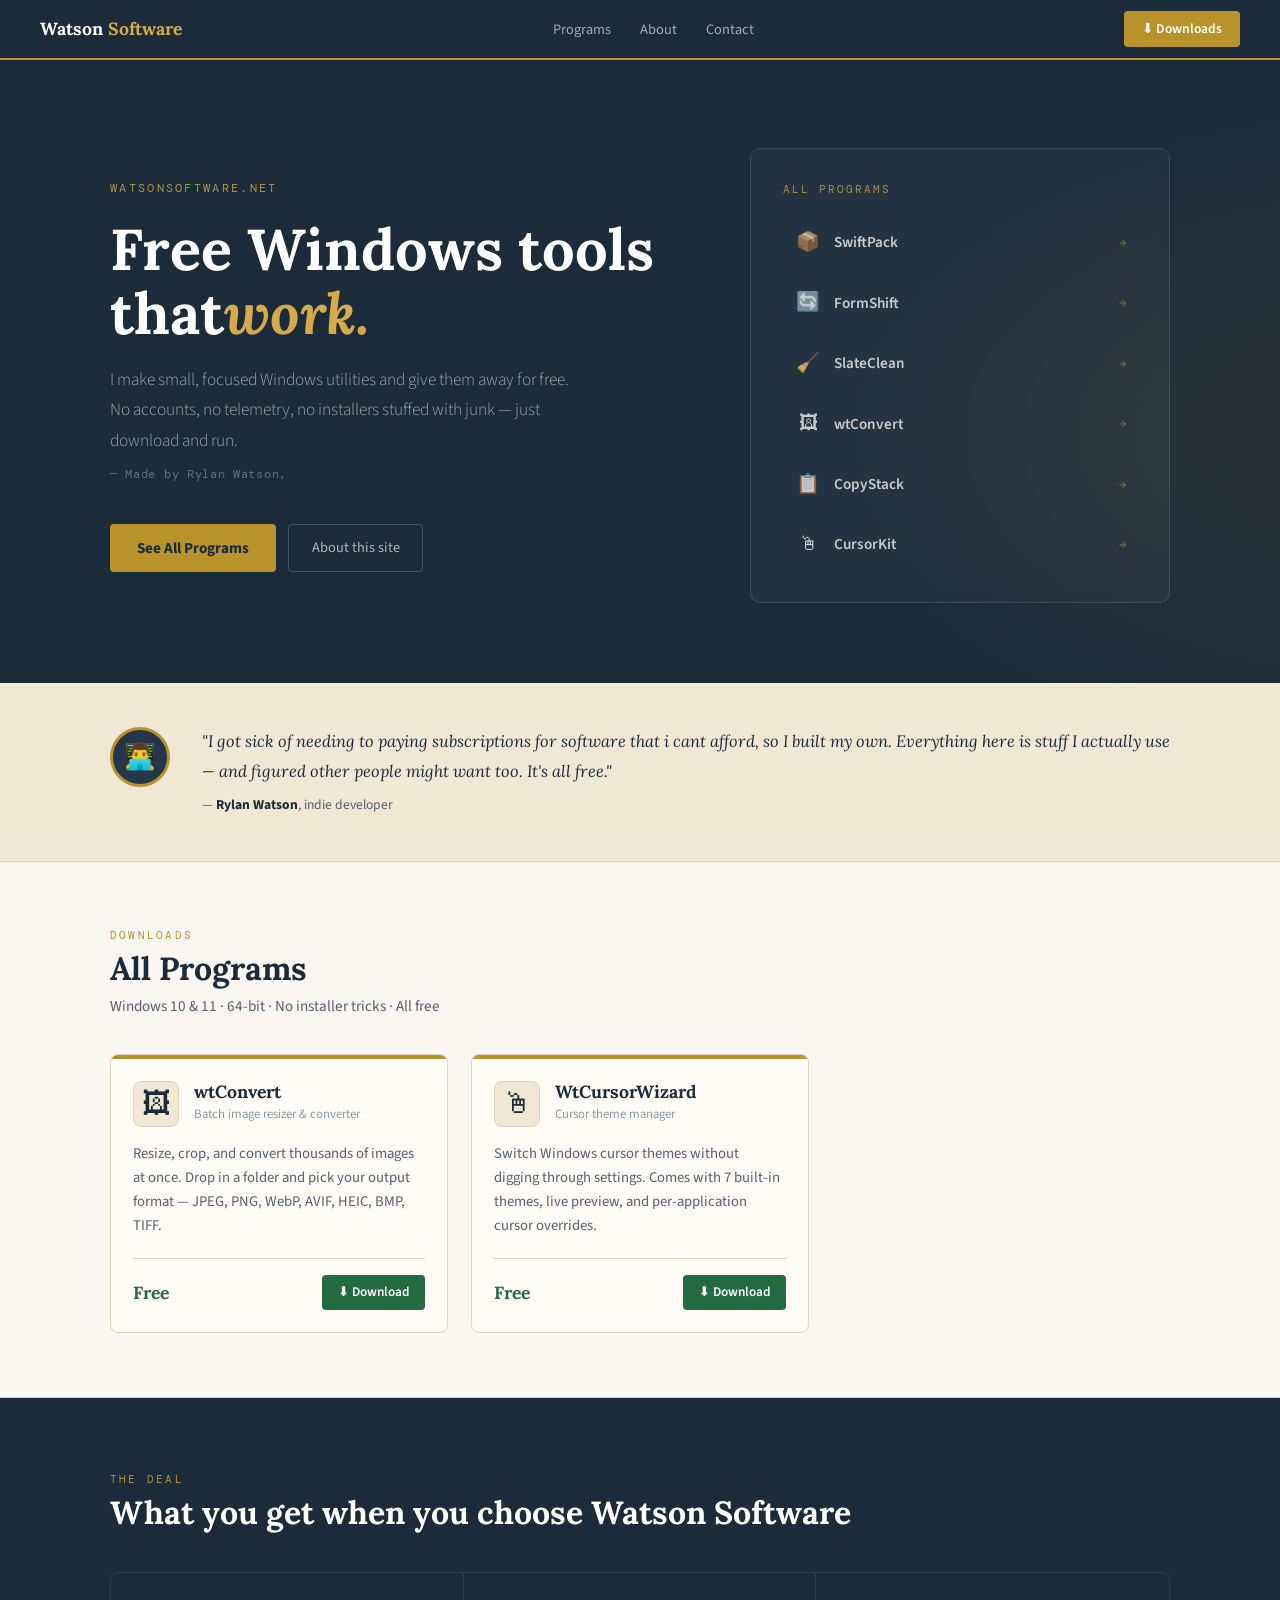
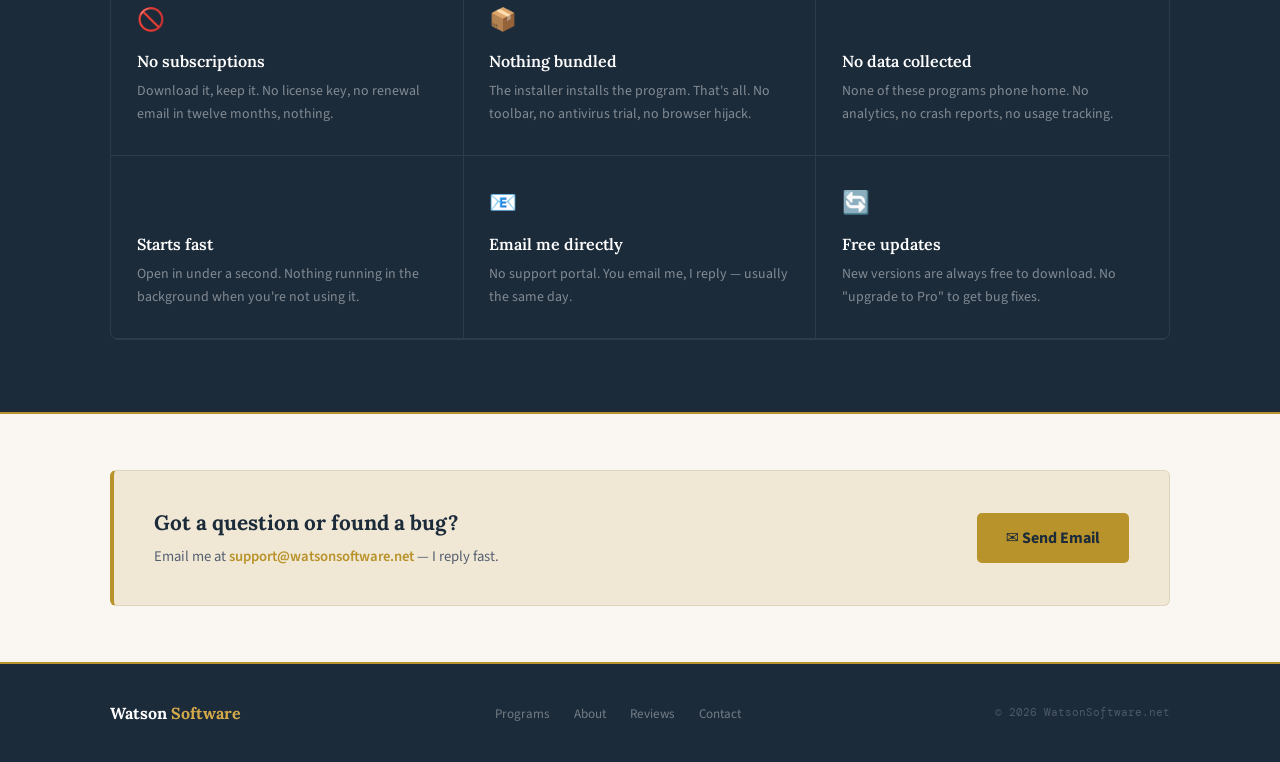
==== commit 663289b6: "Update index.html" ====
--- a/index.html
+++ b/index.html
@@ -428,7 +428,7 @@
     <div>
       <p class="hero-eyebrow">WatsonSoftware.net</p>
       <h1>Free Windows tools<br>that<em>work.</em></h1>
-      <p class="hero-copy">I make small, focused Windows utilities and Post them on this Website for free. i hope you enjoy using these tools!</p>
+      <p class="hero-copy">I make small, focused Windows utilities and give them away for free. No accounts, no telemetry, no installers stuffed with junk — just download and run.</p>
       <p class="hero-sig">— Made by Rylan Watson,</p>
       <div class="hero-btns">
         <a href="#products" class="hero-btn-primary">See All Programs</a>
@@ -438,7 +438,13 @@
     <div class="hero-card">
       <p class="hero-card-title">All Programs</p>
       <ul class="hero-card-list">
-        <li><a href="wtconvert.html"><span class="hcl-icon">🖼</span><span class="hcl-name">wtConvert</span><span class="hcl-arrow">→</span></a></li>   
+        <li><a href="swiftpack.html"><span class="hcl-icon">📦</span><span class="hcl-name">SwiftPack</span><span class="hcl-arrow">→</span></a></li>
+        <li><a href="formshift.html"><span class="hcl-icon">🔄</span><span class="hcl-name">FormShift</span><span class="hcl-arrow">→</span></a></li>
+        <li><a href="slateclean.html"><span class="hcl-icon">🧹</span><span class="hcl-name">SlateClean</span><span class="hcl-arrow">→</span></a></li>
+        <li><a href="wtconvert.html"><span class="hcl-icon">🖼</span><span class="hcl-name">wtConvert</span><span class="hcl-arrow">→</span></a></li>
+        <li><a href="copystack.html"><span class="hcl-icon">📋</span><span class="hcl-name">CopyStack</span><span class="hcl-arrow">→</span></a></li>
+        <li><a href="cursorkit.html"><span class="hcl-icon">🖱</span><span class="hcl-name">CursorKit</span><span class="hcl-arrow">→</span></a></li>
+      </ul>
     </div>
   </div>
 </section>
@@ -447,19 +453,18 @@
   <div class="from-dev-inner">
     <div class="dev-avi">👨‍💻</div>
     <div>
-      <p class="dev-quote">"I got sick of not being able to use software, because i have to pay subscriptions for software that i cant afford, so I built my own. Everything here is stuff I Made and use, It's all free."</p>
+      <p class="dev-quote">"I got sick of needing to paying subscriptions for software that i cant afford, so I built my own. Everything here is stuff I actually use — and figured other people might want too. It's all free."</p>
       <p class="dev-by">— <strong>Rylan Watson</strong>, indie developer</p>
     </div>
   </div>
 </div>
-
 <section class="products-wrap" id="products">
   <div class="pw-inner">
     <p class="sec-label">Downloads</p>
     <h2 class="sec-title">All Programs</h2>
     <p class="sec-sub">Windows 10 &amp; 11 · 64-bit · No installer tricks · All free</p>
     <div class="pgrid">
-	
+
       <a class="pcard" href="wtconvert.html">
         <div class="pcard-stripe"></div>
         <div class="pcard-body">
@@ -470,7 +475,14 @@
               <div class="pcard-type">Batch image resizer &amp; converter</div>
             </div>
           </div>
-			<a class="pcard" href="WtCursorWizard.html">
+          <p class="pcard-desc">Resize, crop, and convert thousands of images at once. Drop in a folder and pick your output format — JPEG, PNG, WebP, AVIF, HEIC, BMP, TIFF.</p>
+          <div class="pcard-foot">
+            <span class="pcard-free">Free</span>
+            <span class="pcard-dl">⬇ Download</span>
+          </div>
+        </div>
+      </a>
+      <a class="pcard" href="WtCursorWizard.html">
         <div class="pcard-stripe"></div>
         <div class="pcard-body">
           <div class="pcard-top">
@@ -479,10 +491,14 @@
               <div class="pcard-name">WtCursorWizard</div>
               <div class="pcard-type">Cursor theme manager</div>
             </div>
-          <p class="pcard-desc">Resize, crop, and convert thousands of images at once. Drop in a folder and pick your output format — JPEG, PNG, WebP, AVIF, HEIC, BMP, TIFF.</p>
+          </div>
+          <p class="pcard-desc">Switch Windows cursor themes without digging through settings. Comes with 7 built-in themes, live preview, and per-application cursor overrides.</p>
           <div class="pcard-foot">
             <span class="pcard-free">Free</span>
             <span class="pcard-dl">⬇ Download</span>
+          </div>
+        </div>
+      </a>
           </div>
         </div>
       </a>
